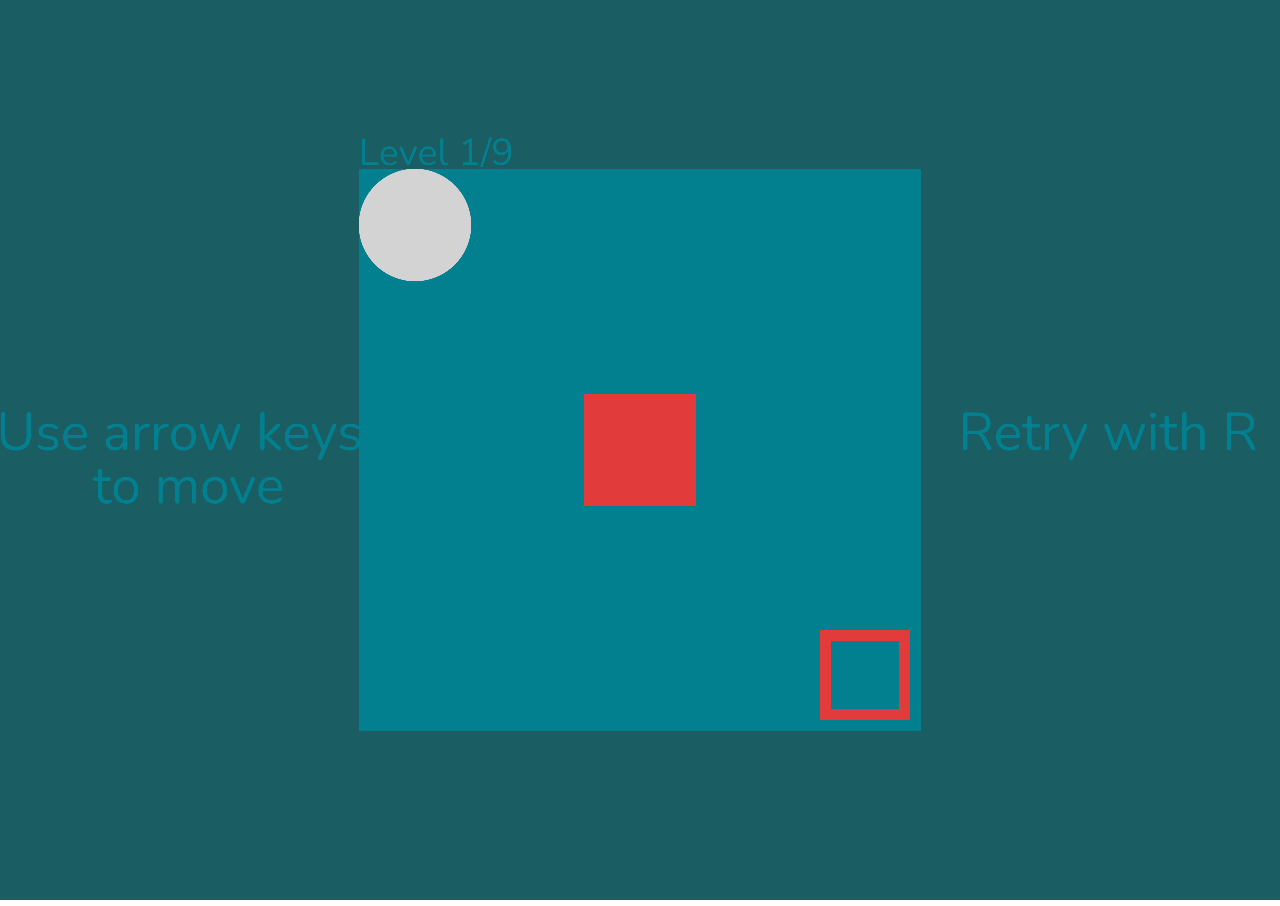
==== index.html @ 690c16c7 "Add files via upload" ====
<!DOCTYPE html>
<html lang="en">
<head>
    <meta charset="UTF-8">
    <meta http-equiv="X-UA-Compatible" content="IE=edge">
    <meta name="viewport" content="width=device-width, initial-scale=1.0">
    <title>Document</title>
    <link rel="stylesheet" href="styles.css">
    <link rel="preconnect" href="https://fonts.googleapis.com">
    <link rel="preconnect" href="https://fonts.gstatic.com" crossorigin>
    <link href="https://fonts.googleapis.com/css2?family=Nunito:wght@200&display=swap" rel="stylesheet">
</head>
<body>
    <canvas id="game-canvas" style="width: 100%; height: 100%;"></canvas>
    <script src="/player.js"></script>
    <script src="/game.js"></script>
</body>
</html>
---- styles.css ----
body { 
    font-family: 'Nunito', sans-serif;
    padding: 0;
    margin: 0;
    overflow: hidden;
}
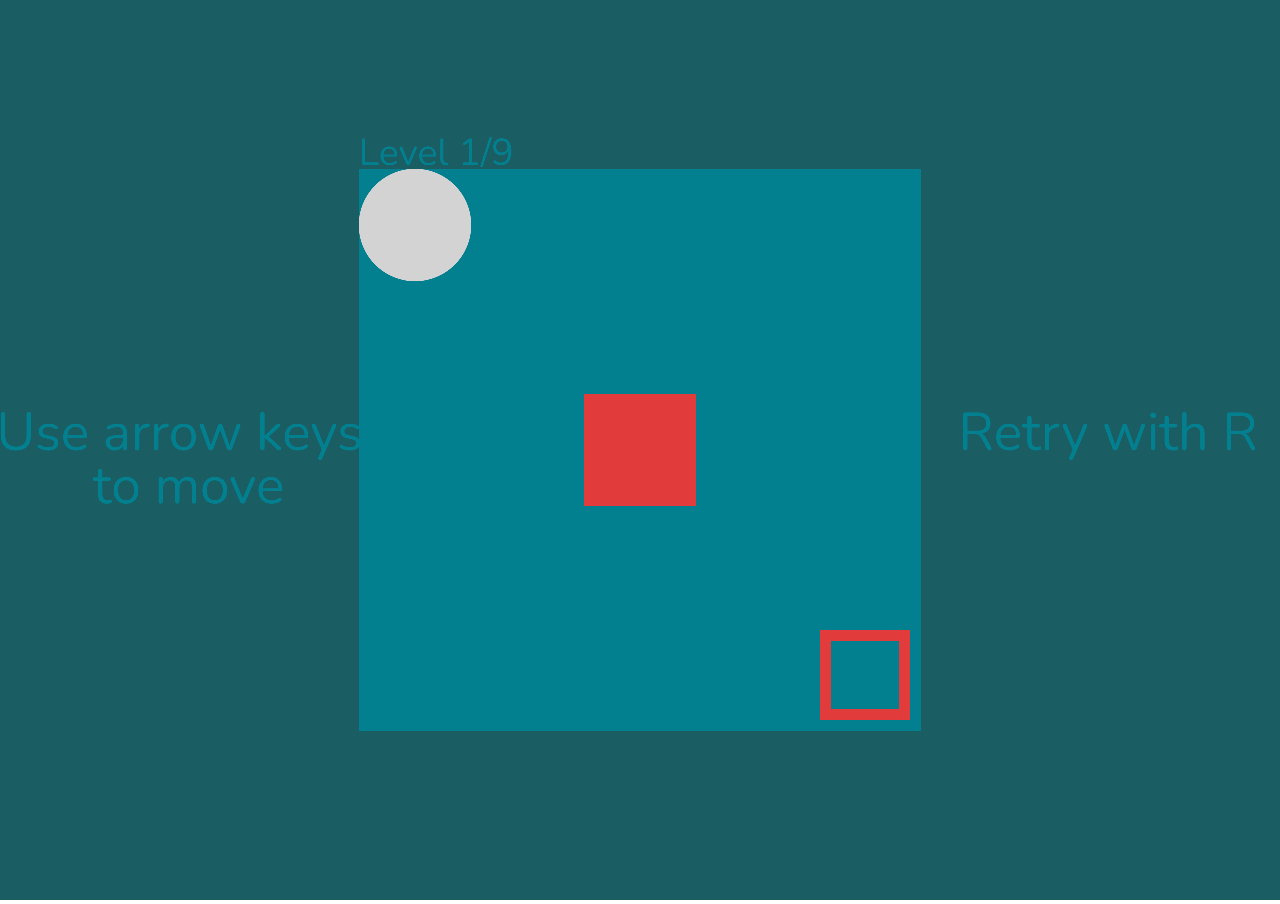
==== commit cb2c1849: "Add files via upload" ====
--- a/index.html
+++ b/index.html
@@ -4,15 +4,13 @@
     <meta charset="UTF-8">
     <meta http-equiv="X-UA-Compatible" content="IE=edge">
     <meta name="viewport" content="width=device-width, initial-scale=1.0">
-    <title>Document</title>
-    <link rel="stylesheet" href="styles.css">
+    <title>Red Box Blue Box</title>
     <link rel="preconnect" href="https://fonts.googleapis.com">
     <link rel="preconnect" href="https://fonts.gstatic.com" crossorigin>
     <link href="https://fonts.googleapis.com/css2?family=Nunito:wght@200&display=swap" rel="stylesheet">
 </head>
-<body>
+<body style="padding: 0;margin: 0;overflow: hidden;">
     <canvas id="game-canvas" style="width: 100%; height: 100%;"></canvas>
-    <script src="/player.js"></script>
-    <script src="/game.js"></script>
+    <script>class Pl{constructor(t,e,l){this.radius=l,this.color="lightgray",this.position={x:t,y:e}}draw(t,e,l){this.position.x=e,this.position.y=l,t.fillStyle=this.color,t.beginPath(),t.arc(this.position.x,this.position.y,this.radius,0,2*Math.PI,!1),t.fill()}}class Tile{constructor(t,e,l,a){this.size=l,this.color=a,this.coords={x:t,y:e},this.posCoords={x:this.coords.x,y:this.coords.y},this.po={x:this.coords.x*tw+(canvas.width-tw*bL)/2,y:this.coords.y*tw+tw/2+(canvas.height-tw*(bH+1))/2}}}class Box extends Tile{draw(t){this.po={x:(this.po.x+this.coords.x*tw+(canvas.width-tw*bL)/2)/2,y:(this.po.y+this.coords.y*tw+tw/2+(canvas.height-tw*(bH+1))/2)/2},t.fillStyle=this.color,t.fillRect(this.po.x,this.po.y,this.size,this.size)}}class Pad extends Tile{draw(t){this.po={x:this.coords.x*tw+(canvas.width-tw*bL)/2,y:this.coords.y*tw+tw/2+(canvas.height-tw*(bH+1))/2},t.fillStyle=this.color,t.fillRect(this.po.x+this.size/10,this.po.y+this.size/10,.8*this.size,.8*this.size),t.fillStyle="#028090",t.fillRect(this.po.x+this.size/5,this.po.y+this.size/5,.6*this.size,.6*this.size)}}class Wall extends Tile{draw(t){this.po={x:this.coords.x*tw+(canvas.width-tw*bL)/2,y:this.coords.y*tw+tw/2+(canvas.height-tw*(bH+1))/2},t.fillStyle=this.color,t.fillRect(this.po.x-.6,this.po.y-.6,this.size+1.2,this.size+1.2)}}let canvas=document.getElementById("game-canvas"),ctx=canvas.getContext("2d");ctx.canvas.width=4*window.innerWidth,ctx.canvas.height=4*window.innerHeight;let player=new Pl(canvas.width/2,canvas.height/2,canvas.height/10);player.draw(ctx);var bL=5,bH=5;playX=0,playY=0,trX=0,trY=0,fade=0,completeOnce=!0;var l,lastTick=0,movX=!1,movY=!1,tw=canvas.height/8,levelNum=-1,spawn=[[0,0],[0,0],[0,1],[0,3],[0,0],[2,0],[0,0],[0,0],[0,0]],levels=[[[0,0,0,0,0],[0,0,0,0,0],[0,0,3,0,0],[0,0,0,0,0],[0,0,0,0,5]],[[0,0,0,0,0],[0,3,0,4,0],[0,0,0,0,0],[0,6,0,5,0],[0,0,0,0,0]],[[5,0,3,4,0,0,0],[0,0,3,4,0,0,0],[6,0,3,4,0,0,0]],[[0,0,0,2,2],[0,0,4,6,2],[0,4,3,5,6],[0,0,4,6,2],[0,0,0,2,2]],[[6,0,0,5],[0,3,4,0],[0,4,3,0],[5,0,0,6]],[[2,0,0,0,2],[0,4,3,5,0],[0,6,2,6,0],[0,5,3,4,0],[2,0,0,0,2]],[[5,0,0,2],[0,4,0,0],[0,3,3,0],[2,0,0,6]],[[0,0,0,0,0,0,0],[0,0,0,3,0,0,0],[0,0,2,2,2,2,0],[0,4,5,6,5,4,0],[0,2,2,2,2,0,0],[0,0,0,3,0,0,0],[0,0,0,0,0,0,0]],[[[5]]]];function nextLevel(){levelNum+=1,l=JSON.parse(JSON.stringify(levels[levelNum])),bH=l.length,bL=l[0].length,playX=spawn[levelNum][0],playY=spawn[levelNum][1],trX=playX,trY=playY;for(let t=0;t<bH;t++)for(let e=0;e<bL;e++)2==l[t][e]&&(l[t][e]=new Wall(e,t,tw,"#1A5E63"),l[t][e].coords.x=e,l[t][e].coords.y=t),3==l[t][e]&&(l[t][e]=new Box(e,t,tw,"#E23B3B"),l[t][e].coords.x=e,l[t][e].coords.y=t),4==l[t][e]&&(l[t][e]=new Box(e,t,tw,"#3C4CE0"),l[t][e].coords.x=e,l[t][e].coords.y=t),5==l[t][e]&&(l[t][e]=new Pad(e,t,tw,"#E23B3B"),l[t][e].coords.x=e,l[t][e].coords.y=t),6==l[t][e]&&(l[t][e]=new Pad(e,t,tw,"#3C4CE0"),l[t][e].coords.x=e,l[t][e].coords.y=t)}function drawBoxes(){var t=!0;for(let e=0;e<bH;e++)for(let a=0;a<bL;a++)l[e][a]instanceof Pad&&(t=t&&boxOnPad(e,a,l[e][a].color),l[e][a].size=tw,l[e][a].draw(ctx));for(let t=0;t<bH;t++)for(let e=0;e<bL;e++)(l[t][e]instanceof Box||l[t][e]instanceof Wall)&&(l[t][e].size=tw,l[t][e].draw(ctx));if(t&&completeOnce){completeOnce=!1;let t=!1,e=-50,l=setInterval(function(){e+=5,fade=t?(300-e)/100:e/100,!t&&e>=100&&(t=!0,nextLevel()),e>=300&&(completeOnce=!0,clearInterval(l))},10)}}function boxOnPad(t,e,a){for(let s=0;s<bH;s++)for(let o=0;o<bL;o++)if(l[s][o]instanceof Box&&l[s][o].coords.x==e&&l[s][o].coords.y==t&&l[s][o].color==a)return!0;return!1}function moveBoxes(t,e,a,s){for(let o=0;o<bH;o++)for(let i=0;i<bL;i++)if(l[o][i]instanceof Box&&l[o][i].coords.x==t&&l[o][i].coords.y==e){let c=l[o][i].coords.x+a,n=l[o][i].coords.y+s;0<=c&&c<=bL-1&&0<=n&&n<=bH-1?l[n][c]instanceof Wall?(moveBoxes(t-a,e-s,-a,-s),trX-=a,trY-=s):(moveBoxes(t+a,e+s,a,s),l[o][i].coords.x+=a,l[o][i].coords.y+=s):(moveBoxes(t-a,e-s,-a,-s),trX-=a,trY-=s)}}function check(t){switch(t.keyCode){case 37:playX>.9&&!(l[trY][trX-1]instanceof Wall)&&(trX-=1,moveBoxes(trX,trY,-1,0));break;case 38:playY>.9&&!(l[trY-1][trX]instanceof Wall)&&(trY-=1,moveBoxes(trX,trY,0,-1));break;case 39:playX<bL-1.1&&!(l[trY][trX+1]instanceof Wall)&&(trX+=1,moveBoxes(trX,trY,1,0));break;case 40:playY<bH-1.1&&!(l[trY+1][trX]instanceof Wall)&&(trY+=1,moveBoxes(trX,trY,0,1));break;case 82:levelNum-=1,nextLevel()}}function gameLoop(t){ctx.canvas.width=4*window.innerWidth,ctx.canvas.height=4*window.innerHeight,tw=canvas.height/8,player.radius=tw/2;lastTick=t,Math.abs(trY-playY)%1<le||1-le<Math.abs(trY-playY)%1<1+le&&!movY?(playX=(playX+trX)/2,movX=!(Math.abs(trX-playX)%1<le)):movX=!1,Math.abs(trX-playX)%1<le||1-le<Math.abs(trY-playY)%1<1+le&&!movX?(playY=(playY+trY)/2,movY=!(Math.abs(trY-playY)%1<le)):movY=!1,ctx.fillStyle="#1A5E63",ctx.fillRect(0,0,canvas.width,canvas.height),ctx.fillStyle="#028090",0==levelNum&&(ctx.font=`${Math.floor(canvas.width/24)}px Nunito`,ctx.fillText("Use arrow keys",(canvas.width-tw*bL)/4-canvas.width/7,canvas.height/2),ctx.fillText("       to move",(canvas.width-tw*bL)/4-canvas.width/7,canvas.height/2+Math.floor(canvas.width/24)),ctx.fillText("Retry with R",((canvas.width-tw*bL)/2+tw*bL+canvas.width)/2-canvas.width/9,canvas.height/2)),8==levelNum&&(ctx.font=`${Math.floor(canvas.width/24)}px Nunito`,ctx.fillText("Thanks for playing",(canvas.width-tw*bL)/4-canvas.width/7,canvas.height/2)),ctx.font=`${Math.floor(canvas.height/24)}px Nunito`,ctx.fillText(`Level ${levelNum+1}/${levels.length}`,(canvas.width-tw*bL)/2,(canvas.height-tw*bH)/2-15),ctx.fillRect((canvas.width-tw*bL)/2,(canvas.height-tw*bH)/2,tw*bL,tw*bH),drawBoxes(),player.draw(ctx,playX*tw+(canvas.width-tw*(bL-1))/2,playY*tw+tw/2+(canvas.height-tw*bH)/2),ctx.fillStyle=`rgba(26, 94, 99, ${fade})`,ctx.fillRect(0,0,canvas.width,canvas.height),requestAnimationFrame(gameLoop)}nextLevel(),window.addEventListener("keydown",this.check,!1),le=.1,requestAnimationFrame(gameLoop);</script>
 </body>
 </html>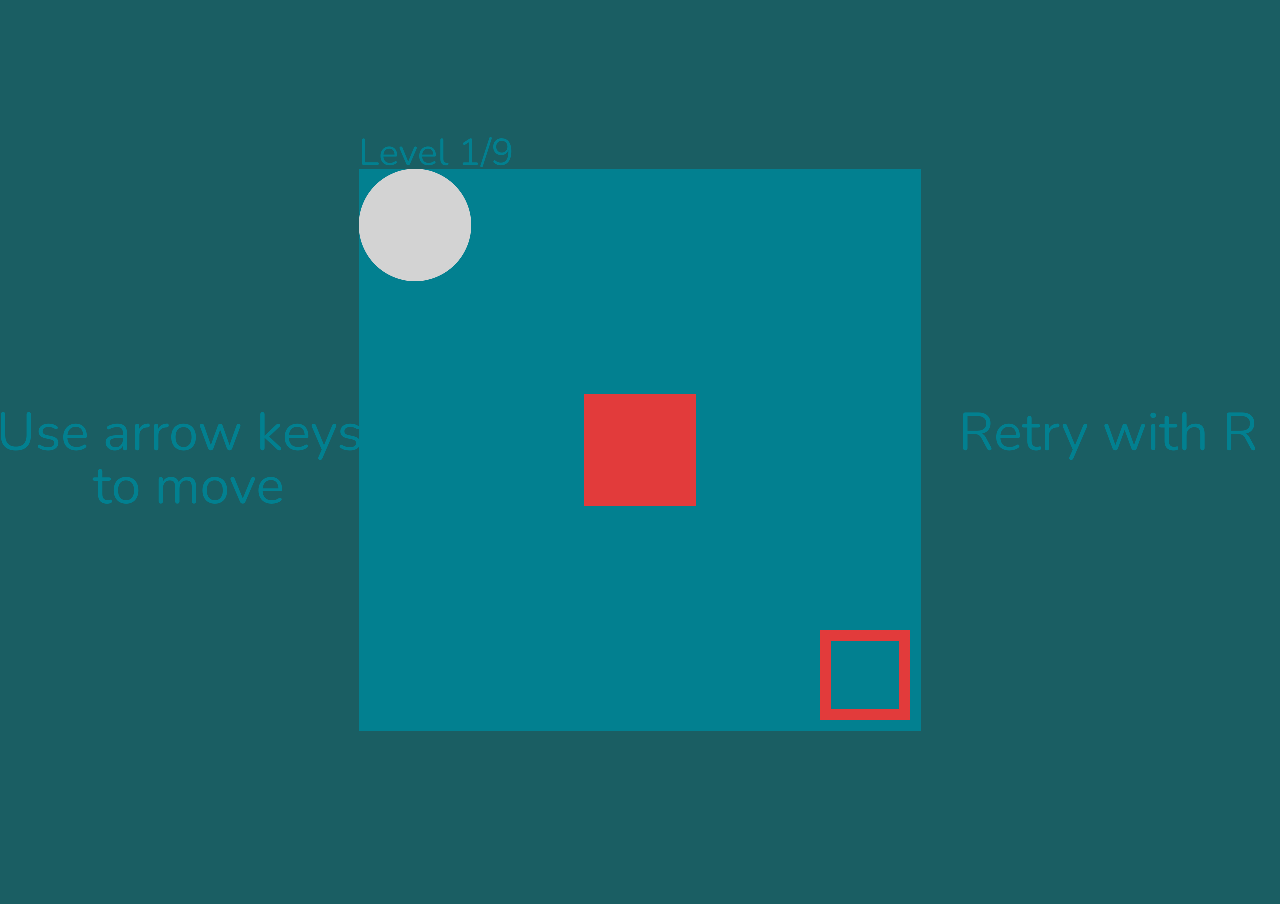
==== commit 484143dd: "Update index.html" ====
--- a/index.html
+++ b/index.html
@@ -8,9 +8,10 @@
     <link rel="preconnect" href="https://fonts.googleapis.com">
     <link rel="preconnect" href="https://fonts.gstatic.com" crossorigin>
     <link href="https://fonts.googleapis.com/css2?family=Nunito:wght@200&display=swap" rel="stylesheet">
+    <link rel="icon" type="image/svg+xml" href="favicon.svg">
 </head>
-<body style="padding: 0;margin: 0;overflow: hidden;">
+<body style="background-color:#1A5E63;padding: 0;margin: 0;overflow: hidden;">
     <canvas id="game-canvas" style="width: 100%; height: 100%;"></canvas>
     <script>class Pl{constructor(t,e,l){this.radius=l,this.color="lightgray",this.position={x:t,y:e}}draw(t,e,l){this.position.x=e,this.position.y=l,t.fillStyle=this.color,t.beginPath(),t.arc(this.position.x,this.position.y,this.radius,0,2*Math.PI,!1),t.fill()}}class Tile{constructor(t,e,l,a){this.size=l,this.color=a,this.coords={x:t,y:e},this.posCoords={x:this.coords.x,y:this.coords.y},this.po={x:this.coords.x*tw+(canvas.width-tw*bL)/2,y:this.coords.y*tw+tw/2+(canvas.height-tw*(bH+1))/2}}}class Box extends Tile{draw(t){this.po={x:(this.po.x+this.coords.x*tw+(canvas.width-tw*bL)/2)/2,y:(this.po.y+this.coords.y*tw+tw/2+(canvas.height-tw*(bH+1))/2)/2},t.fillStyle=this.color,t.fillRect(this.po.x,this.po.y,this.size,this.size)}}class Pad extends Tile{draw(t){this.po={x:this.coords.x*tw+(canvas.width-tw*bL)/2,y:this.coords.y*tw+tw/2+(canvas.height-tw*(bH+1))/2},t.fillStyle=this.color,t.fillRect(this.po.x+this.size/10,this.po.y+this.size/10,.8*this.size,.8*this.size),t.fillStyle="#028090",t.fillRect(this.po.x+this.size/5,this.po.y+this.size/5,.6*this.size,.6*this.size)}}class Wall extends Tile{draw(t){this.po={x:this.coords.x*tw+(canvas.width-tw*bL)/2,y:this.coords.y*tw+tw/2+(canvas.height-tw*(bH+1))/2},t.fillStyle=this.color,t.fillRect(this.po.x-.6,this.po.y-.6,this.size+1.2,this.size+1.2)}}let canvas=document.getElementById("game-canvas"),ctx=canvas.getContext("2d");ctx.canvas.width=4*window.innerWidth,ctx.canvas.height=4*window.innerHeight;let player=new Pl(canvas.width/2,canvas.height/2,canvas.height/10);player.draw(ctx);var bL=5,bH=5;playX=0,playY=0,trX=0,trY=0,fade=0,completeOnce=!0;var l,lastTick=0,movX=!1,movY=!1,tw=canvas.height/8,levelNum=-1,spawn=[[0,0],[0,0],[0,1],[0,3],[0,0],[2,0],[0,0],[0,0],[0,0]],levels=[[[0,0,0,0,0],[0,0,0,0,0],[0,0,3,0,0],[0,0,0,0,0],[0,0,0,0,5]],[[0,0,0,0,0],[0,3,0,4,0],[0,0,0,0,0],[0,6,0,5,0],[0,0,0,0,0]],[[5,0,3,4,0,0,0],[0,0,3,4,0,0,0],[6,0,3,4,0,0,0]],[[0,0,0,2,2],[0,0,4,6,2],[0,4,3,5,6],[0,0,4,6,2],[0,0,0,2,2]],[[6,0,0,5],[0,3,4,0],[0,4,3,0],[5,0,0,6]],[[2,0,0,0,2],[0,4,3,5,0],[0,6,2,6,0],[0,5,3,4,0],[2,0,0,0,2]],[[5,0,0,2],[0,4,0,0],[0,3,3,0],[2,0,0,6]],[[0,0,0,0,0,0,0],[0,0,0,3,0,0,0],[0,0,2,2,2,2,0],[0,4,5,6,5,4,0],[0,2,2,2,2,0,0],[0,0,0,3,0,0,0],[0,0,0,0,0,0,0]],[[[5]]]];function nextLevel(){levelNum+=1,l=JSON.parse(JSON.stringify(levels[levelNum])),bH=l.length,bL=l[0].length,playX=spawn[levelNum][0],playY=spawn[levelNum][1],trX=playX,trY=playY;for(let t=0;t<bH;t++)for(let e=0;e<bL;e++)2==l[t][e]&&(l[t][e]=new Wall(e,t,tw,"#1A5E63"),l[t][e].coords.x=e,l[t][e].coords.y=t),3==l[t][e]&&(l[t][e]=new Box(e,t,tw,"#E23B3B"),l[t][e].coords.x=e,l[t][e].coords.y=t),4==l[t][e]&&(l[t][e]=new Box(e,t,tw,"#3C4CE0"),l[t][e].coords.x=e,l[t][e].coords.y=t),5==l[t][e]&&(l[t][e]=new Pad(e,t,tw,"#E23B3B"),l[t][e].coords.x=e,l[t][e].coords.y=t),6==l[t][e]&&(l[t][e]=new Pad(e,t,tw,"#3C4CE0"),l[t][e].coords.x=e,l[t][e].coords.y=t)}function drawBoxes(){var t=!0;for(let e=0;e<bH;e++)for(let a=0;a<bL;a++)l[e][a]instanceof Pad&&(t=t&&boxOnPad(e,a,l[e][a].color),l[e][a].size=tw,l[e][a].draw(ctx));for(let t=0;t<bH;t++)for(let e=0;e<bL;e++)(l[t][e]instanceof Box||l[t][e]instanceof Wall)&&(l[t][e].size=tw,l[t][e].draw(ctx));if(t&&completeOnce){completeOnce=!1;let t=!1,e=-50,l=setInterval(function(){e+=5,fade=t?(300-e)/100:e/100,!t&&e>=100&&(t=!0,nextLevel()),e>=300&&(completeOnce=!0,clearInterval(l))},10)}}function boxOnPad(t,e,a){for(let s=0;s<bH;s++)for(let o=0;o<bL;o++)if(l[s][o]instanceof Box&&l[s][o].coords.x==e&&l[s][o].coords.y==t&&l[s][o].color==a)return!0;return!1}function moveBoxes(t,e,a,s){for(let o=0;o<bH;o++)for(let i=0;i<bL;i++)if(l[o][i]instanceof Box&&l[o][i].coords.x==t&&l[o][i].coords.y==e){let c=l[o][i].coords.x+a,n=l[o][i].coords.y+s;0<=c&&c<=bL-1&&0<=n&&n<=bH-1?l[n][c]instanceof Wall?(moveBoxes(t-a,e-s,-a,-s),trX-=a,trY-=s):(moveBoxes(t+a,e+s,a,s),l[o][i].coords.x+=a,l[o][i].coords.y+=s):(moveBoxes(t-a,e-s,-a,-s),trX-=a,trY-=s)}}function check(t){switch(t.keyCode){case 37:playX>.9&&!(l[trY][trX-1]instanceof Wall)&&(trX-=1,moveBoxes(trX,trY,-1,0));break;case 38:playY>.9&&!(l[trY-1][trX]instanceof Wall)&&(trY-=1,moveBoxes(trX,trY,0,-1));break;case 39:playX<bL-1.1&&!(l[trY][trX+1]instanceof Wall)&&(trX+=1,moveBoxes(trX,trY,1,0));break;case 40:playY<bH-1.1&&!(l[trY+1][trX]instanceof Wall)&&(trY+=1,moveBoxes(trX,trY,0,1));break;case 82:levelNum-=1,nextLevel()}}function gameLoop(t){ctx.canvas.width=4*window.innerWidth,ctx.canvas.height=4*window.innerHeight,tw=canvas.height/8,player.radius=tw/2;lastTick=t,Math.abs(trY-playY)%1<le||1-le<Math.abs(trY-playY)%1<1+le&&!movY?(playX=(playX+trX)/2,movX=!(Math.abs(trX-playX)%1<le)):movX=!1,Math.abs(trX-playX)%1<le||1-le<Math.abs(trY-playY)%1<1+le&&!movX?(playY=(playY+trY)/2,movY=!(Math.abs(trY-playY)%1<le)):movY=!1,ctx.fillStyle="#1A5E63",ctx.fillRect(0,0,canvas.width,canvas.height),ctx.fillStyle="#028090",0==levelNum&&(ctx.font=`${Math.floor(canvas.width/24)}px Nunito`,ctx.fillText("Use arrow keys",(canvas.width-tw*bL)/4-canvas.width/7,canvas.height/2),ctx.fillText("       to move",(canvas.width-tw*bL)/4-canvas.width/7,canvas.height/2+Math.floor(canvas.width/24)),ctx.fillText("Retry with R",((canvas.width-tw*bL)/2+tw*bL+canvas.width)/2-canvas.width/9,canvas.height/2)),8==levelNum&&(ctx.font=`${Math.floor(canvas.width/24)}px Nunito`,ctx.fillText("Thanks for playing",(canvas.width-tw*bL)/4-canvas.width/7,canvas.height/2)),ctx.font=`${Math.floor(canvas.height/24)}px Nunito`,ctx.fillText(`Level ${levelNum+1}/${levels.length}`,(canvas.width-tw*bL)/2,(canvas.height-tw*bH)/2-15),ctx.fillRect((canvas.width-tw*bL)/2,(canvas.height-tw*bH)/2,tw*bL,tw*bH),drawBoxes(),player.draw(ctx,playX*tw+(canvas.width-tw*(bL-1))/2,playY*tw+tw/2+(canvas.height-tw*bH)/2),ctx.fillStyle=`rgba(26, 94, 99, ${fade})`,ctx.fillRect(0,0,canvas.width,canvas.height),requestAnimationFrame(gameLoop)}nextLevel(),window.addEventListener("keydown",this.check,!1),le=.1,requestAnimationFrame(gameLoop);</script>
 </body>
-</html>+</html>
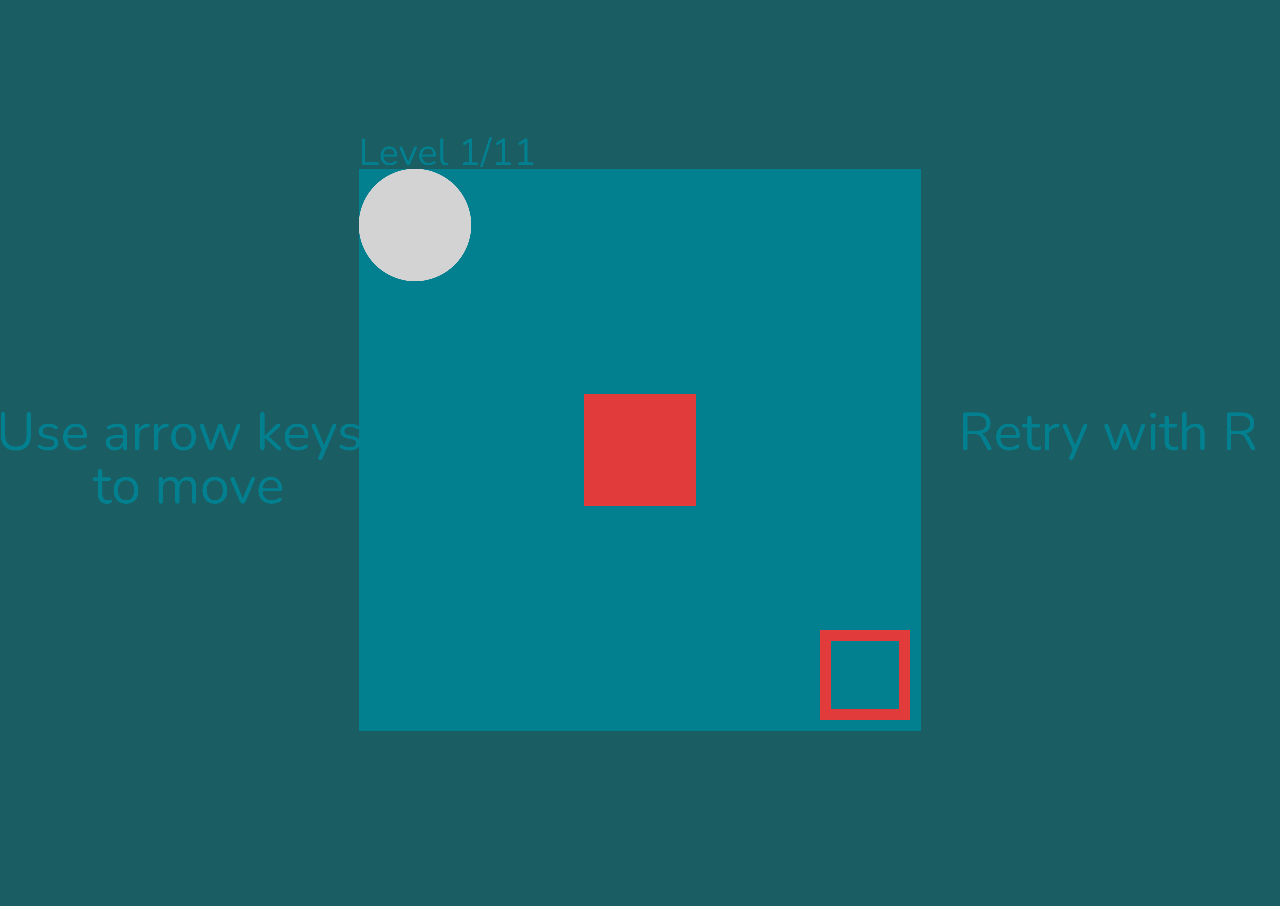
==== commit 64a2fb99: "new levels and new feature!" ====
--- a/index.html
+++ b/index.html
@@ -5,13 +5,15 @@
     <meta http-equiv="X-UA-Compatible" content="IE=edge">
     <meta name="viewport" content="width=device-width, initial-scale=1.0">
     <title>Red Box Blue Box</title>
+    <link rel="stylesheet" href="styles.css">
     <link rel="preconnect" href="https://fonts.googleapis.com">
     <link rel="preconnect" href="https://fonts.gstatic.com" crossorigin>
     <link href="https://fonts.googleapis.com/css2?family=Nunito:wght@200&display=swap" rel="stylesheet">
     <link rel="icon" type="image/svg+xml" href="favicon.svg">
 </head>
-<body style="background-color:#1A5E63;padding: 0;margin: 0;overflow: hidden;">
+<body>
     <canvas id="game-canvas" style="width: 100%; height: 100%;"></canvas>
-    <script>class Pl{constructor(t,e,l){this.radius=l,this.color="lightgray",this.position={x:t,y:e}}draw(t,e,l){this.position.x=e,this.position.y=l,t.fillStyle=this.color,t.beginPath(),t.arc(this.position.x,this.position.y,this.radius,0,2*Math.PI,!1),t.fill()}}class Tile{constructor(t,e,l,a){this.size=l,this.color=a,this.coords={x:t,y:e},this.posCoords={x:this.coords.x,y:this.coords.y},this.po={x:this.coords.x*tw+(canvas.width-tw*bL)/2,y:this.coords.y*tw+tw/2+(canvas.height-tw*(bH+1))/2}}}class Box extends Tile{draw(t){this.po={x:(this.po.x+this.coords.x*tw+(canvas.width-tw*bL)/2)/2,y:(this.po.y+this.coords.y*tw+tw/2+(canvas.height-tw*(bH+1))/2)/2},t.fillStyle=this.color,t.fillRect(this.po.x,this.po.y,this.size,this.size)}}class Pad extends Tile{draw(t){this.po={x:this.coords.x*tw+(canvas.width-tw*bL)/2,y:this.coords.y*tw+tw/2+(canvas.height-tw*(bH+1))/2},t.fillStyle=this.color,t.fillRect(this.po.x+this.size/10,this.po.y+this.size/10,.8*this.size,.8*this.size),t.fillStyle="#028090",t.fillRect(this.po.x+this.size/5,this.po.y+this.size/5,.6*this.size,.6*this.size)}}class Wall extends Tile{draw(t){this.po={x:this.coords.x*tw+(canvas.width-tw*bL)/2,y:this.coords.y*tw+tw/2+(canvas.height-tw*(bH+1))/2},t.fillStyle=this.color,t.fillRect(this.po.x-.6,this.po.y-.6,this.size+1.2,this.size+1.2)}}let canvas=document.getElementById("game-canvas"),ctx=canvas.getContext("2d");ctx.canvas.width=4*window.innerWidth,ctx.canvas.height=4*window.innerHeight;let player=new Pl(canvas.width/2,canvas.height/2,canvas.height/10);player.draw(ctx);var bL=5,bH=5;playX=0,playY=0,trX=0,trY=0,fade=0,completeOnce=!0;var l,lastTick=0,movX=!1,movY=!1,tw=canvas.height/8,levelNum=-1,spawn=[[0,0],[0,0],[0,1],[0,3],[0,0],[2,0],[0,0],[0,0],[0,0]],levels=[[[0,0,0,0,0],[0,0,0,0,0],[0,0,3,0,0],[0,0,0,0,0],[0,0,0,0,5]],[[0,0,0,0,0],[0,3,0,4,0],[0,0,0,0,0],[0,6,0,5,0],[0,0,0,0,0]],[[5,0,3,4,0,0,0],[0,0,3,4,0,0,0],[6,0,3,4,0,0,0]],[[0,0,0,2,2],[0,0,4,6,2],[0,4,3,5,6],[0,0,4,6,2],[0,0,0,2,2]],[[6,0,0,5],[0,3,4,0],[0,4,3,0],[5,0,0,6]],[[2,0,0,0,2],[0,4,3,5,0],[0,6,2,6,0],[0,5,3,4,0],[2,0,0,0,2]],[[5,0,0,2],[0,4,0,0],[0,3,3,0],[2,0,0,6]],[[0,0,0,0,0,0,0],[0,0,0,3,0,0,0],[0,0,2,2,2,2,0],[0,4,5,6,5,4,0],[0,2,2,2,2,0,0],[0,0,0,3,0,0,0],[0,0,0,0,0,0,0]],[[[5]]]];function nextLevel(){levelNum+=1,l=JSON.parse(JSON.stringify(levels[levelNum])),bH=l.length,bL=l[0].length,playX=spawn[levelNum][0],playY=spawn[levelNum][1],trX=playX,trY=playY;for(let t=0;t<bH;t++)for(let e=0;e<bL;e++)2==l[t][e]&&(l[t][e]=new Wall(e,t,tw,"#1A5E63"),l[t][e].coords.x=e,l[t][e].coords.y=t),3==l[t][e]&&(l[t][e]=new Box(e,t,tw,"#E23B3B"),l[t][e].coords.x=e,l[t][e].coords.y=t),4==l[t][e]&&(l[t][e]=new Box(e,t,tw,"#3C4CE0"),l[t][e].coords.x=e,l[t][e].coords.y=t),5==l[t][e]&&(l[t][e]=new Pad(e,t,tw,"#E23B3B"),l[t][e].coords.x=e,l[t][e].coords.y=t),6==l[t][e]&&(l[t][e]=new Pad(e,t,tw,"#3C4CE0"),l[t][e].coords.x=e,l[t][e].coords.y=t)}function drawBoxes(){var t=!0;for(let e=0;e<bH;e++)for(let a=0;a<bL;a++)l[e][a]instanceof Pad&&(t=t&&boxOnPad(e,a,l[e][a].color),l[e][a].size=tw,l[e][a].draw(ctx));for(let t=0;t<bH;t++)for(let e=0;e<bL;e++)(l[t][e]instanceof Box||l[t][e]instanceof Wall)&&(l[t][e].size=tw,l[t][e].draw(ctx));if(t&&completeOnce){completeOnce=!1;let t=!1,e=-50,l=setInterval(function(){e+=5,fade=t?(300-e)/100:e/100,!t&&e>=100&&(t=!0,nextLevel()),e>=300&&(completeOnce=!0,clearInterval(l))},10)}}function boxOnPad(t,e,a){for(let s=0;s<bH;s++)for(let o=0;o<bL;o++)if(l[s][o]instanceof Box&&l[s][o].coords.x==e&&l[s][o].coords.y==t&&l[s][o].color==a)return!0;return!1}function moveBoxes(t,e,a,s){for(let o=0;o<bH;o++)for(let i=0;i<bL;i++)if(l[o][i]instanceof Box&&l[o][i].coords.x==t&&l[o][i].coords.y==e){let c=l[o][i].coords.x+a,n=l[o][i].coords.y+s;0<=c&&c<=bL-1&&0<=n&&n<=bH-1?l[n][c]instanceof Wall?(moveBoxes(t-a,e-s,-a,-s),trX-=a,trY-=s):(moveBoxes(t+a,e+s,a,s),l[o][i].coords.x+=a,l[o][i].coords.y+=s):(moveBoxes(t-a,e-s,-a,-s),trX-=a,trY-=s)}}function check(t){switch(t.keyCode){case 37:playX>.9&&!(l[trY][trX-1]instanceof Wall)&&(trX-=1,moveBoxes(trX,trY,-1,0));break;case 38:playY>.9&&!(l[trY-1][trX]instanceof Wall)&&(trY-=1,moveBoxes(trX,trY,0,-1));break;case 39:playX<bL-1.1&&!(l[trY][trX+1]instanceof Wall)&&(trX+=1,moveBoxes(trX,trY,1,0));break;case 40:playY<bH-1.1&&!(l[trY+1][trX]instanceof Wall)&&(trY+=1,moveBoxes(trX,trY,0,1));break;case 82:levelNum-=1,nextLevel()}}function gameLoop(t){ctx.canvas.width=4*window.innerWidth,ctx.canvas.height=4*window.innerHeight,tw=canvas.height/8,player.radius=tw/2;lastTick=t,Math.abs(trY-playY)%1<le||1-le<Math.abs(trY-playY)%1<1+le&&!movY?(playX=(playX+trX)/2,movX=!(Math.abs(trX-playX)%1<le)):movX=!1,Math.abs(trX-playX)%1<le||1-le<Math.abs(trY-playY)%1<1+le&&!movX?(playY=(playY+trY)/2,movY=!(Math.abs(trY-playY)%1<le)):movY=!1,ctx.fillStyle="#1A5E63",ctx.fillRect(0,0,canvas.width,canvas.height),ctx.fillStyle="#028090",0==levelNum&&(ctx.font=`${Math.floor(canvas.width/24)}px Nunito`,ctx.fillText("Use arrow keys",(canvas.width-tw*bL)/4-canvas.width/7,canvas.height/2),ctx.fillText("       to move",(canvas.width-tw*bL)/4-canvas.width/7,canvas.height/2+Math.floor(canvas.width/24)),ctx.fillText("Retry with R",((canvas.width-tw*bL)/2+tw*bL+canvas.width)/2-canvas.width/9,canvas.height/2)),8==levelNum&&(ctx.font=`${Math.floor(canvas.width/24)}px Nunito`,ctx.fillText("Thanks for playing",(canvas.width-tw*bL)/4-canvas.width/7,canvas.height/2)),ctx.font=`${Math.floor(canvas.height/24)}px Nunito`,ctx.fillText(`Level ${levelNum+1}/${levels.length}`,(canvas.width-tw*bL)/2,(canvas.height-tw*bH)/2-15),ctx.fillRect((canvas.width-tw*bL)/2,(canvas.height-tw*bH)/2,tw*bL,tw*bH),drawBoxes(),player.draw(ctx,playX*tw+(canvas.width-tw*(bL-1))/2,playY*tw+tw/2+(canvas.height-tw*bH)/2),ctx.fillStyle=`rgba(26, 94, 99, ${fade})`,ctx.fillRect(0,0,canvas.width,canvas.height),requestAnimationFrame(gameLoop)}nextLevel(),window.addEventListener("keydown",this.check,!1),le=.1,requestAnimationFrame(gameLoop);</script>
+    <script src="player.js"></script>
+    <script src="game.js"></script>
 </body>
 </html>
--- a/styles.css
+++ b/styles.css
@@ -0,0 +1,7 @@
+body { 
+    font-family: 'Nunito', sans-serif;
+    padding: 0;
+    margin: 0;
+    overflow: hidden;
+    background-color: #1A5E63;
+}
